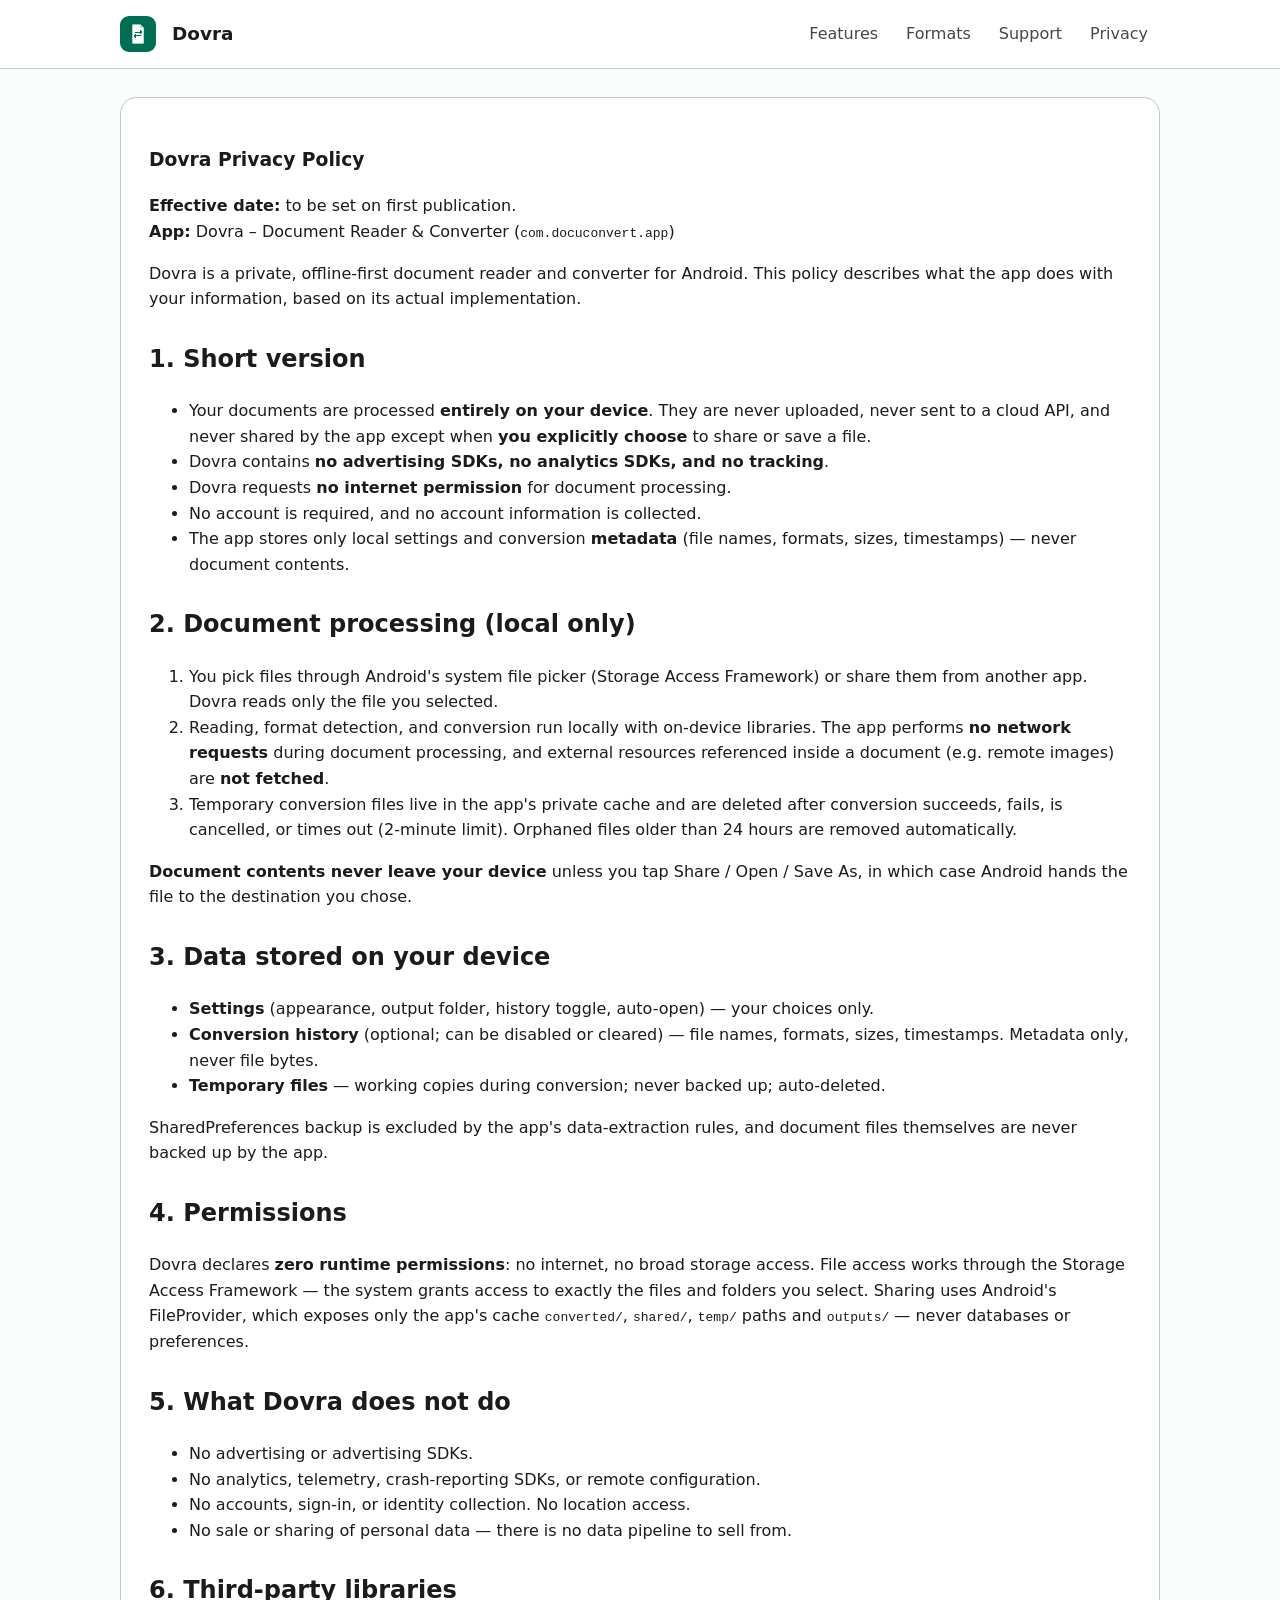
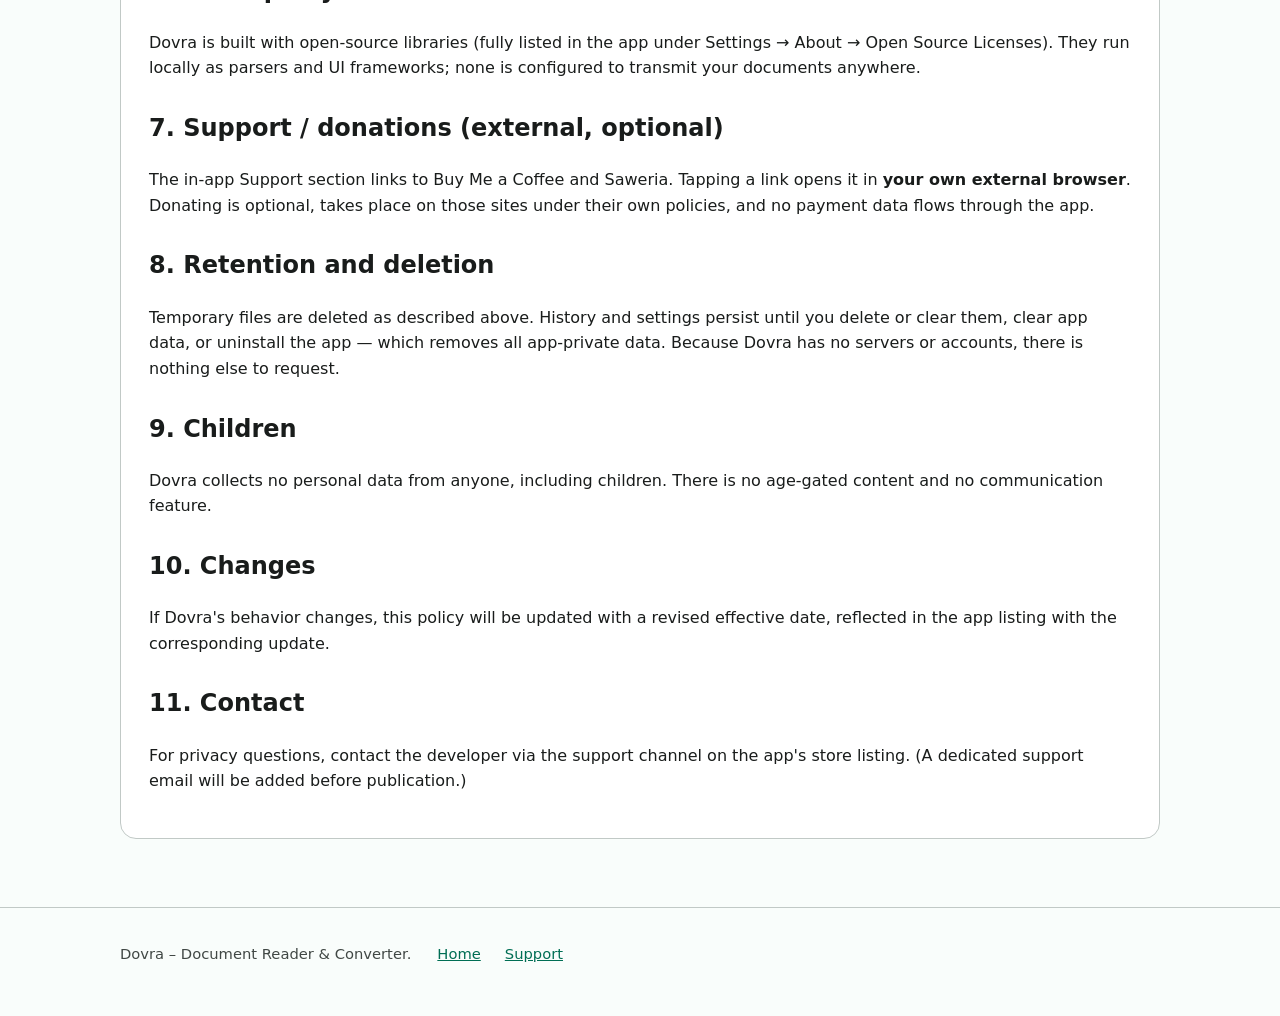
==== website/privacy/index.html @ 2aec1316 "Dovra v1.0.0: offline-first document reader & converter + website" ====
<!DOCTYPE html>
<html lang="en">
<head>
<meta charset="utf-8">
<meta name="viewport" content="width=device-width, initial-scale=1">
<title>Privacy Policy – Dovra</title>
<meta name="description" content="Dovra privacy policy: your documents are processed entirely on your device. No uploads, no analytics, no ads, no tracking.">
<meta property="og:title" content="Privacy Policy – Dovra">
<meta property="og:description" content="Your documents stay on your device. Read how Dovra handles (and doesn't handle) your data.">
<meta property="og:type" content="website">
<meta property="og:image" content="../assets/dovra-og.png">
<link rel="icon" type="image/png" href="../assets/favicon.png">
<link rel="stylesheet" href="../styles/main.css">
</head>
<body>
<a class="skip" href="#main">Skip to content</a>
<header class="site">
  <div class="nav">
    <img class="logo" src="../assets/favicon.png" alt="Dovra logo" width="36" height="36">
    <a class="brand" href="../">Dovra</a>
    <nav aria-label="Primary">
      <a href="../#features">Features</a>
      <a href="../#formats">Formats</a>
      <a href="../support/">Support</a>
      <a href="./">Privacy</a>
    </nav>
  </div>
</header>
<main id="main">
  <section class="block">
    <article class="policy" aria-labelledby="pp-h">
      <h1 id="pp-h">Dovra Privacy Policy</h1>
      <p><strong>Effective date:</strong> to be set on first publication.<br>
      <strong>App:</strong> Dovra – Document Reader &amp; Converter (<code>com.docuconvert.app</code>)</p>
      <p>Dovra is a private, offline-first document reader and converter for Android. This policy describes what the app does with your information, based on its actual implementation.</p>

      <h2>1. Short version</h2>
      <ul>
        <li>Your documents are processed <strong>entirely on your device</strong>. They are never uploaded, never sent to a cloud API, and never shared by the app except when <strong>you explicitly choose</strong> to share or save a file.</li>
        <li>Dovra contains <strong>no advertising SDKs, no analytics SDKs, and no tracking</strong>.</li>
        <li>Dovra requests <strong>no internet permission</strong> for document processing.</li>
        <li>No account is required, and no account information is collected.</li>
        <li>The app stores only local settings and conversion <strong>metadata</strong> (file names, formats, sizes, timestamps) — never document contents.</li>
      </ul>

      <h2>2. Document processing (local only)</h2>
      <ol>
        <li>You pick files through Android's system file picker (Storage Access Framework) or share them from another app. Dovra reads only the file you selected.</li>
        <li>Reading, format detection, and conversion run locally with on-device libraries. The app performs <strong>no network requests</strong> during document processing, and external resources referenced inside a document (e.g. remote images) are <strong>not fetched</strong>.</li>
        <li>Temporary conversion files live in the app's private cache and are deleted after conversion succeeds, fails, is cancelled, or times out (2-minute limit). Orphaned files older than 24 hours are removed automatically.</li>
      </ol>
      <p><strong>Document contents never leave your device</strong> unless you tap Share / Open / Save As, in which case Android hands the file to the destination you chose.</p>

      <h2>3. Data stored on your device</h2>
      <ul>
        <li><strong>Settings</strong> (appearance, output folder, history toggle, auto-open) — your choices only.</li>
        <li><strong>Conversion history</strong> (optional; can be disabled or cleared) — file names, formats, sizes, timestamps. Metadata only, never file bytes.</li>
        <li><strong>Temporary files</strong> — working copies during conversion; never backed up; auto-deleted.</li>
      </ul>
      <p>SharedPreferences backup is excluded by the app's data-extraction rules, and document files themselves are never backed up by the app.</p>

      <h2>4. Permissions</h2>
      <p>Dovra declares <strong>zero runtime permissions</strong>: no internet, no broad storage access. File access works through the Storage Access Framework — the system grants access to exactly the files and folders you select. Sharing uses Android's FileProvider, which exposes only the app's cache <code>converted/</code>, <code>shared/</code>, <code>temp/</code> paths and <code>outputs/</code> — never databases or preferences.</p>

      <h2>5. What Dovra does not do</h2>
      <ul>
        <li>No advertising or advertising SDKs.</li>
        <li>No analytics, telemetry, crash-reporting SDKs, or remote configuration.</li>
        <li>No accounts, sign-in, or identity collection. No location access.</li>
        <li>No sale or sharing of personal data — there is no data pipeline to sell from.</li>
      </ul>

      <h2>6. Third-party libraries</h2>
      <p>Dovra is built with open-source libraries (fully listed in the app under Settings → About → Open Source Licenses). They run locally as parsers and UI frameworks; none is configured to transmit your documents anywhere.</p>

      <h2>7. Support / donations (external, optional)</h2>
      <p>The in-app Support section links to Buy Me a Coffee and Saweria. Tapping a link opens it in <strong>your own external browser</strong>. Donating is optional, takes place on those sites under their own policies, and no payment data flows through the app.</p>

      <h2>8. Retention and deletion</h2>
      <p>Temporary files are deleted as described above. History and settings persist until you delete or clear them, clear app data, or uninstall the app — which removes all app-private data. Because Dovra has no servers or accounts, there is nothing else to request.</p>

      <h2>9. Children</h2>
      <p>Dovra collects no personal data from anyone, including children. There is no age-gated content and no communication feature.</p>

      <h2>10. Changes</h2>
      <p>If Dovra's behavior changes, this policy will be updated with a revised effective date, reflected in the app listing with the corresponding update.</p>

      <h2>11. Contact</h2>
      <p>For privacy questions, contact the developer via the support channel on the app's store listing. (A dedicated support email will be added before publication.)</p>
    </article>
  </section>
</main>
<footer class="site">
  <div class="wrap">
    <span>Dovra – Document Reader &amp; Converter.</span>
    <nav aria-label="Footer">
      <a href="../">Home</a>
      <a href="../support/">Support</a>
    </nav>
  </div>
</footer>
</body>
</html>
---- website/styles/main.css ----
:root {
  --green: #006e54;
  --green-dark: #00523f;
  --green-soft: #cce7dd;
  --bg: #f9fdfb;
  --surface: #ffffff;
  --ink: #191c1b;
  --ink-soft: #414845;
  --line: #c1c9c6;
  --radius: 16px;
  --max: 1080px;
}
* { box-sizing: border-box; }
html { scroll-behavior: smooth; }
body {
  margin: 0;
  font-family: system-ui, -apple-system, "Segoe UI", Roboto, sans-serif;
  background: var(--bg);
  color: var(--ink);
  line-height: 1.6;
}
a { color: var(--green); }
.wrap { max-width: var(--max); margin: 0 auto; padding: 0 20px; }
header.site {
  background: var(--surface);
  border-bottom: 1px solid var(--line);
  position: sticky; top: 0; z-index: 10;
}
.nav { display: flex; align-items: center; gap: 16px; padding: 12px 20px; max-width: var(--max); margin: 0 auto; }
.nav img.logo { width: 36px; height: 36px; border-radius: 9px; }
.nav .brand { font-weight: 700; font-size: 1.15rem; color: var(--ink); text-decoration: none; }
.nav nav { margin-left: auto; display: flex; gap: 4px; flex-wrap: wrap; }
.nav nav a { text-decoration: none; color: var(--ink-soft); padding: 8px 12px; border-radius: 8px; min-height: 44px; display: inline-flex; align-items: center; }
.nav nav a:hover, .nav nav a:focus-visible { background: var(--green-soft); color: var(--ink); }
.hero { display: grid; grid-template-columns: 1fr; gap: 24px; padding: 48px 20px 32px; max-width: var(--max); margin: 0 auto; }
@media (min-width: 820px) { .hero { grid-template-columns: 1.2fr .8fr; align-items: center; } }
.hero h1 { font-size: clamp(2rem, 5vw, 3rem); line-height: 1.15; margin: 0 0 12px; }
.hero p.tag { font-size: 1.2rem; color: var(--ink-soft); margin: 0 0 20px; }
.badge {
  display: inline-block; background: var(--green-soft); color: var(--green-dark);
  font-size: .85rem; font-weight: 600; border-radius: 999px; padding: 4px 14px; margin-bottom: 12px;
}
.btn {
  display: inline-block; background: var(--green); color: #fff; text-decoration: none;
  padding: 12px 24px; border-radius: 12px; font-weight: 600; min-height: 48px;
}
.btn:hover, .btn:focus-visible { background: var(--green-dark); }
.btn.ghost { background: transparent; color: var(--green); border: 2px solid var(--green); margin-left: 8px; }
.hero-art { text-align: center; }
.hero-art img { max-width: 280px; width: 70%; height: auto; border-radius: 28px; box-shadow: 0 12px 40px rgba(0,110,84,.18); }
section.block { padding: 28px 20px; max-width: var(--max); margin: 0 auto; }
.cards { display: grid; grid-template-columns: 1fr; gap: 16px; }
@media (min-width: 700px) { .cards { grid-template-columns: repeat(3, 1fr); } }
.card { background: var(--surface); border: 1px solid var(--line); border-radius: var(--radius); padding: 20px; }
.card h3 { margin: 0 0 8px; font-size: 1.05rem; }
.card p { margin: 0; color: var(--ink-soft); }
table.formats { width: 100%; border-collapse: collapse; background: var(--surface); border-radius: var(--radius); overflow: hidden; }
table.formats th, table.formats td { text-align: left; padding: 12px 14px; border-bottom: 1px solid var(--line); vertical-align: top; }
table.formats th { background: var(--green); color: #fff; }
.note { font-size: .9rem; color: var(--ink-soft); }
ol.steps { padding-left: 22px; }
ol.steps li { margin-bottom: 10px; }
footer.site { border-top: 1px solid var(--line); margin-top: 40px; padding: 24px 20px 40px; color: var(--ink-soft); font-size: .92rem; }
footer.site .wrap { display: flex; gap: 16px; flex-wrap: wrap; align-items: center; }
footer.site nav { display: flex; gap: 4px; flex-wrap: wrap; }
footer.site nav a { padding: 8px 10px; min-height: 44px; display: inline-flex; align-items: center; }
main article.policy { background: var(--surface); border: 1px solid var(--line); border-radius: var(--radius); padding: 28px; }
main article.policy h2 { margin-top: 28px; }
.skip { position: absolute; left: -9999px; }
.skip:focus { left: 12px; top: 12px; background: #fff; padding: 8px 14px; z-index: 99; border-radius: 8px; }
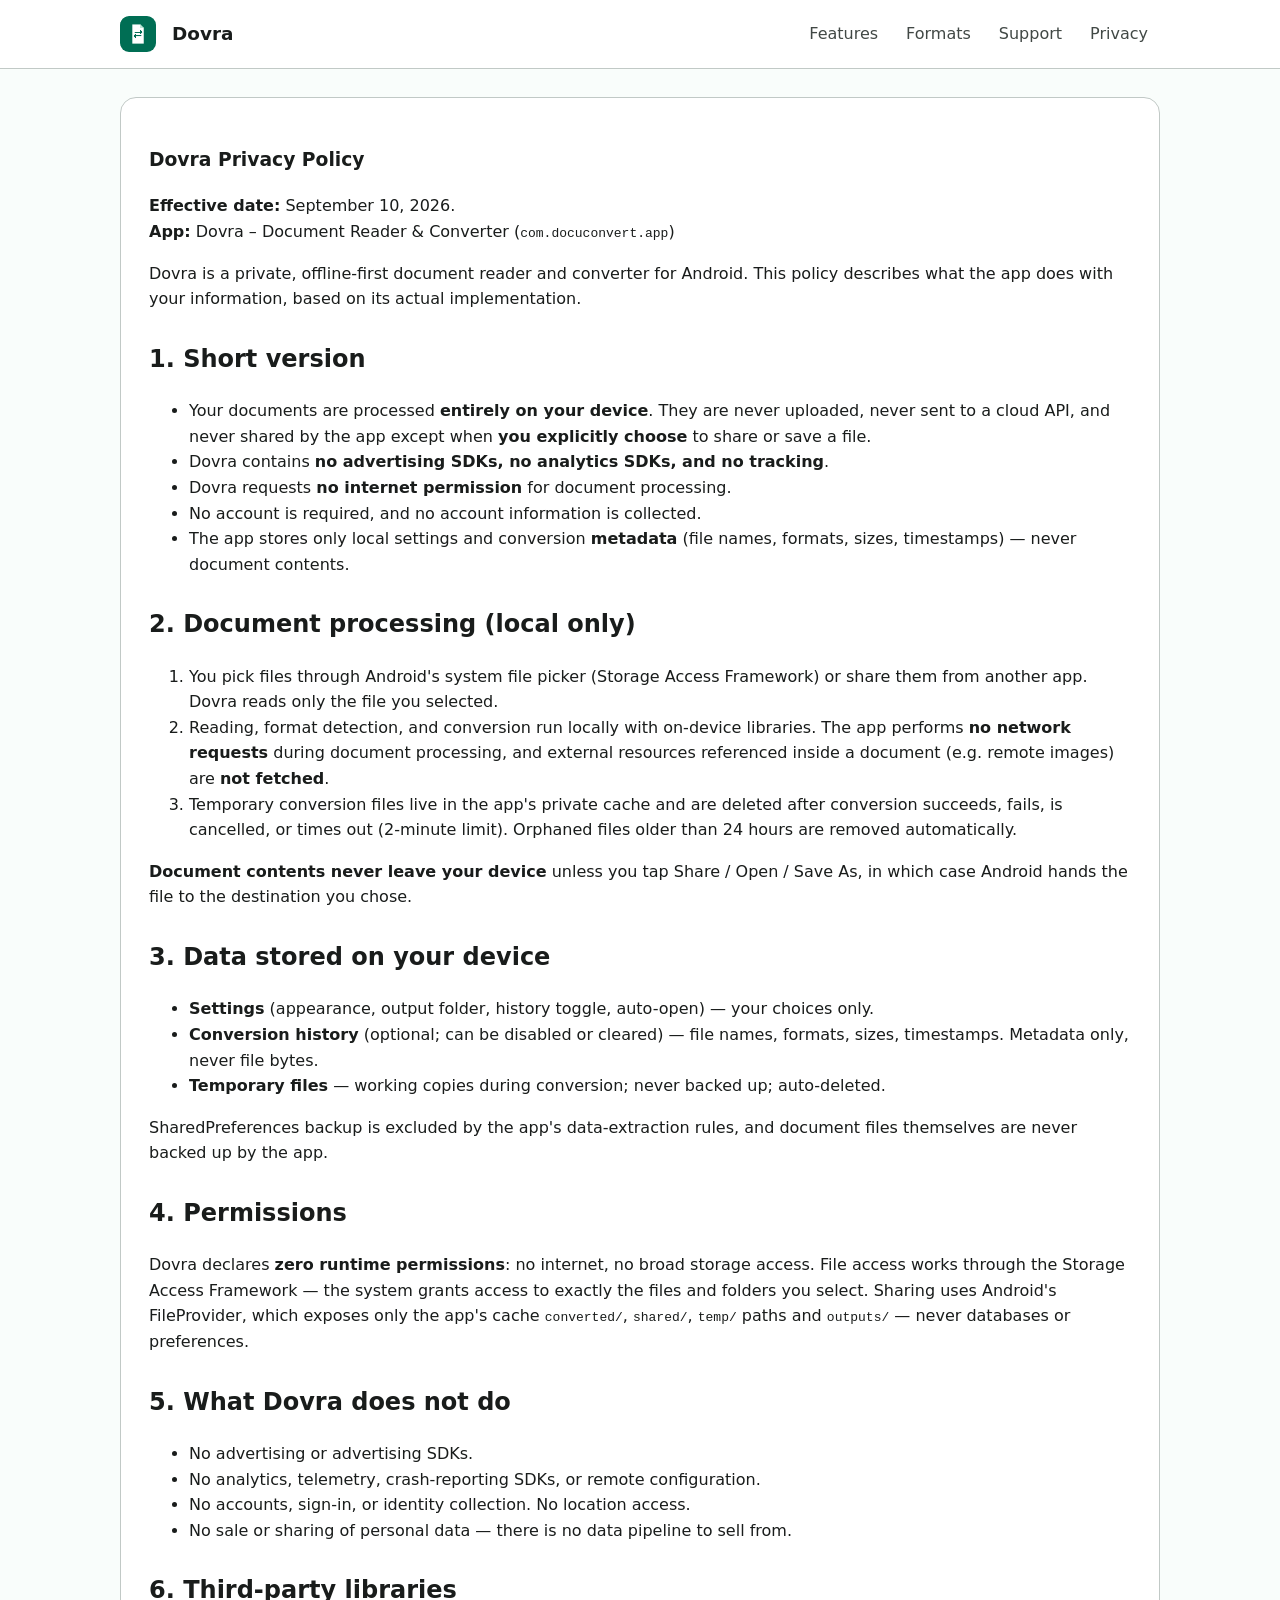
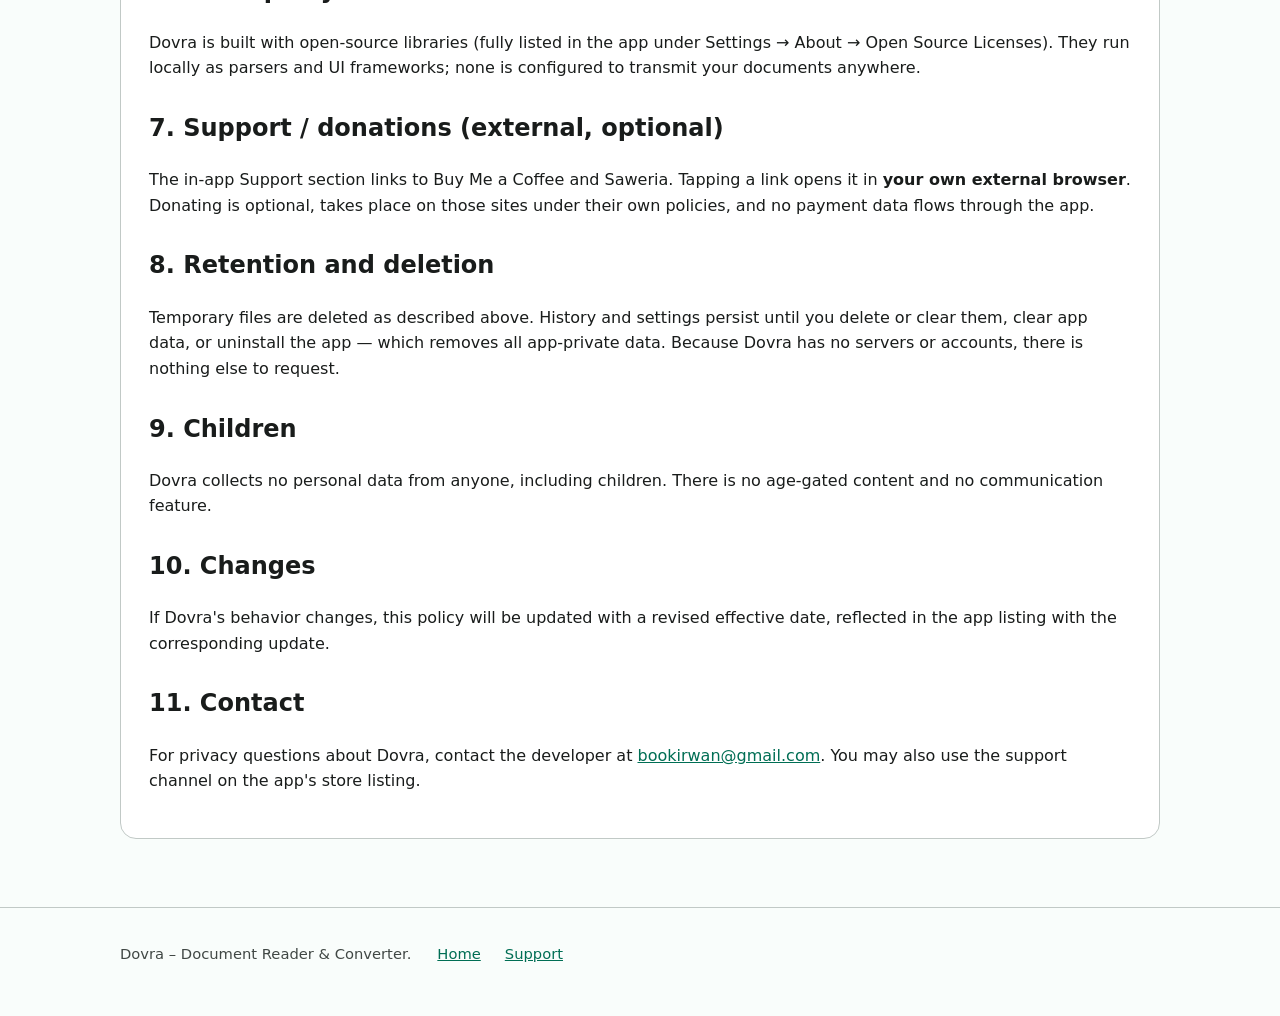
==== commit 41291f62: "Fill privacy policy effective date (2026-09-10) and contact email" ====
--- a/website/privacy/index.html
+++ b/website/privacy/index.html
@@ -30,7 +30,7 @@
   <section class="block">
     <article class="policy" aria-labelledby="pp-h">
       <h1 id="pp-h">Dovra Privacy Policy</h1>
-      <p><strong>Effective date:</strong> to be set on first publication.<br>
+      <p><strong>Effective date:</strong> September 10, 2026.<br>
       <strong>App:</strong> Dovra – Document Reader &amp; Converter (<code>com.docuconvert.app</code>)</p>
       <p>Dovra is a private, offline-first document reader and converter for Android. This policy describes what the app does with your information, based on its actual implementation.</p>
 
@@ -86,7 +86,7 @@
       <p>If Dovra's behavior changes, this policy will be updated with a revised effective date, reflected in the app listing with the corresponding update.</p>
 
       <h2>11. Contact</h2>
-      <p>For privacy questions, contact the developer via the support channel on the app's store listing. (A dedicated support email will be added before publication.)</p>
+      <p>For privacy questions about Dovra, contact the developer at <a href="mailto:bookirwan@gmail.com">bookirwan@gmail.com</a>. You may also use the support channel on the app's store listing.</p>
     </article>
   </section>
 </main>
